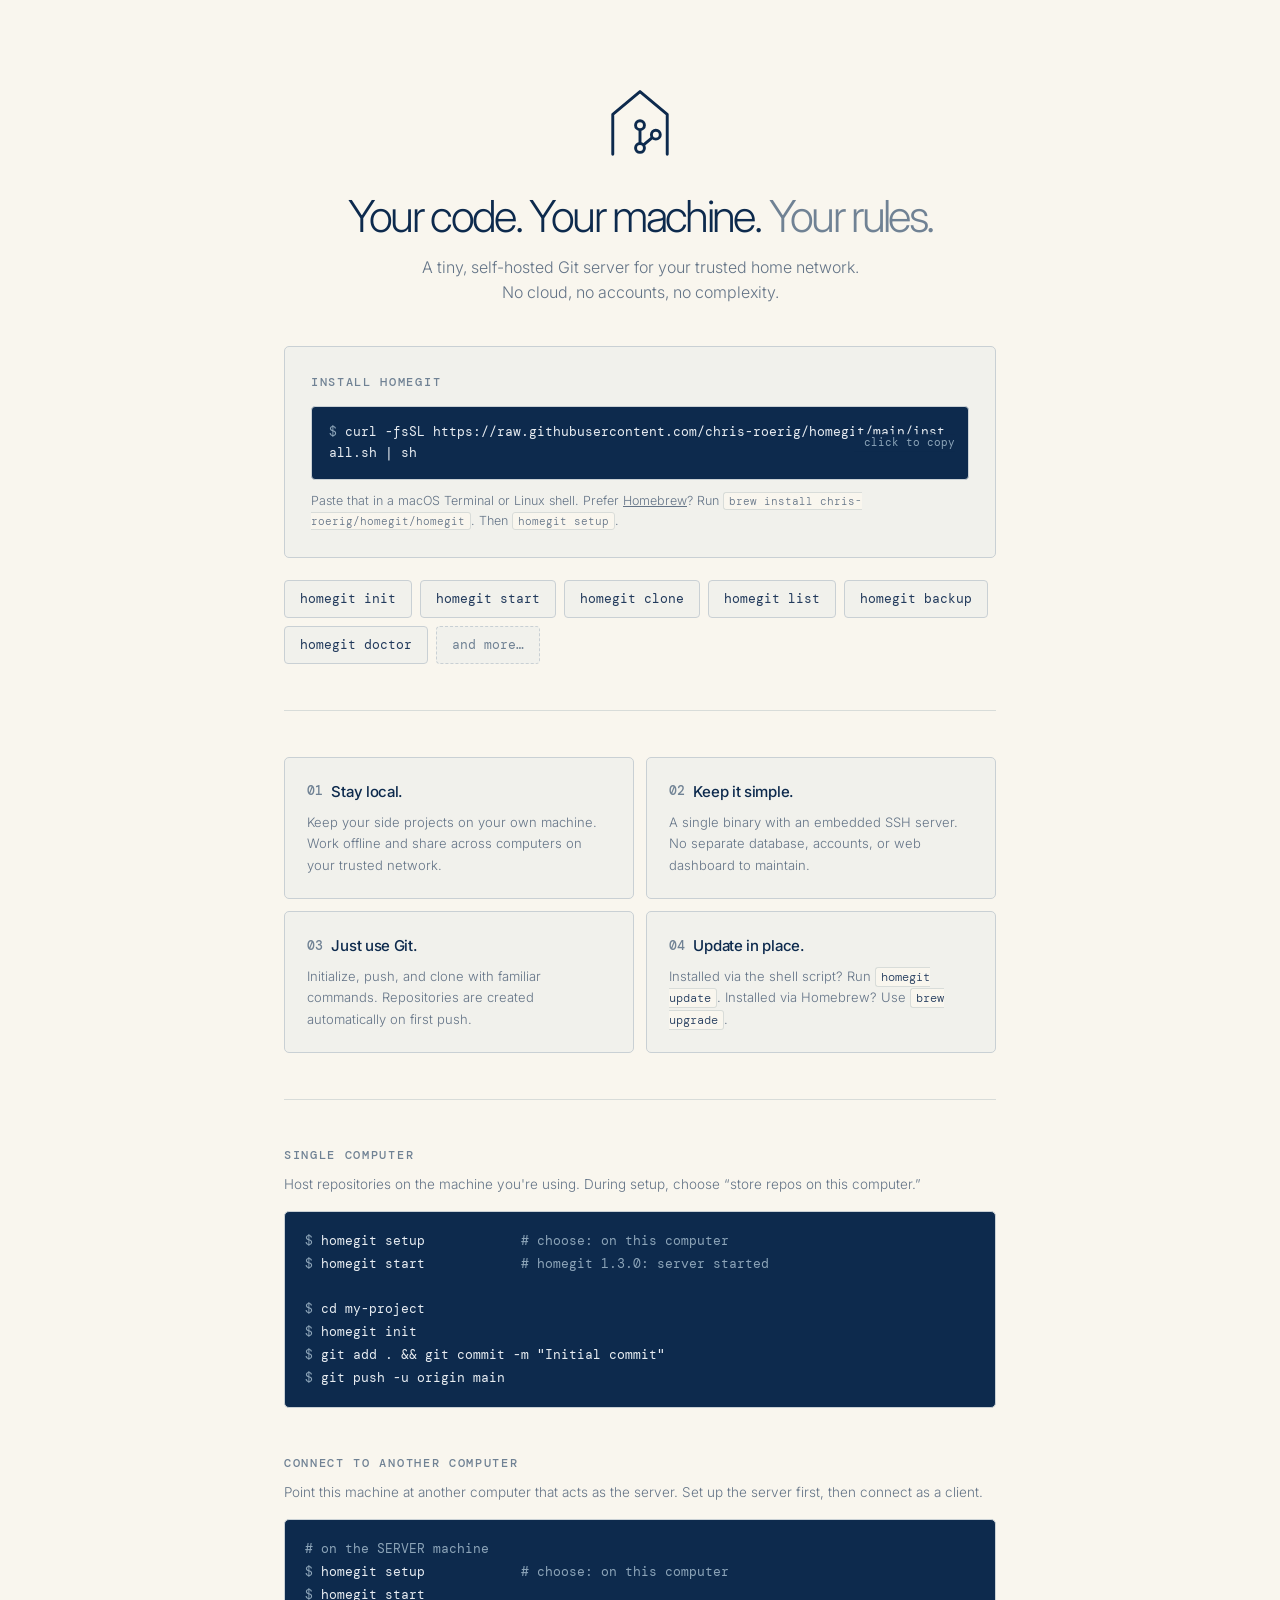
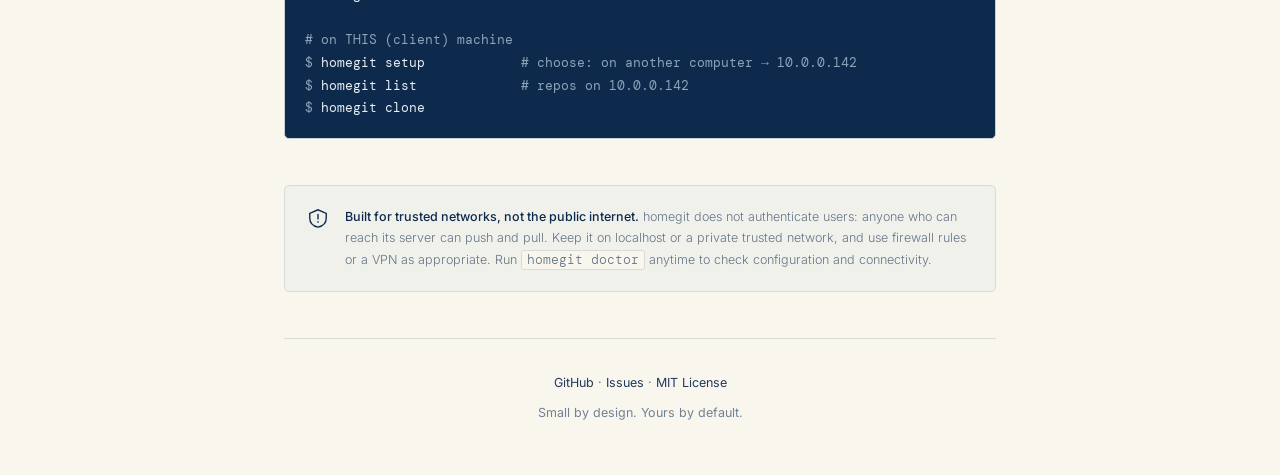
==== docs/index.html @ e2363642 "docs: add GitHub Pages landing page Single-column landing page (served from /docs) that advertises t" ====
<!doctype html>
<html lang="en">
<head>
  <meta charset="utf-8">
  <meta name="viewport" content="width=device-width, initial-scale=1">
  <meta name="theme-color" content="#F9F6EE">
  <meta name="description" content="homegit is a tiny, self-hosted Git server for your trusted home network. Your code. Your machine. Your rules.">
  <meta property="og:title" content="homegit — your code, your machine, your rules">
  <meta property="og:description" content="A minimal personal Git server with embedded SSH. No cloud, no accounts, no complexity.">
  <meta property="og:type" content="website">
  <title>homegit — Your code. Your machine. Your rules.</title>
  <link rel="preconnect" href="https://fonts.googleapis.com">
  <link rel="preconnect" href="https://fonts.gstatic.com" crossorigin>
  <link href="https://fonts.googleapis.com/css2?family=DM+Mono:wght@400;500&family=Inter:wght@300;400;500;600&display=swap" rel="stylesheet">
  <style>
    :root{
      --cream:#F9F6EE;--surface:#F1F1EC;--navy:#0D2A4D;--charcoal:#223A5C;
      --grey:#708294;--muted:#647487;--line:#D8DCD9;--border:#C9D0D4;
      --code-bg:#0D2A4D;--code-text:#e8edf2;--code-prompt:#8ca4b8;
      --mono:'DM Mono',ui-monospace,SFMono-Regular,Consolas,monospace;
      --sans:Inter,-apple-system,BlinkMacSystemFont,'Segoe UI',sans-serif;
    }
    *{margin:0;padding:0;box-sizing:border-box}
    html{scroll-behavior:smooth}
    body{font-family:var(--sans);background:var(--cream);color:var(--navy);line-height:1.6;font-size:15px;-webkit-font-smoothing:antialiased}
    a{color:inherit}
    button{font:inherit}
    ::selection{background:#c4d2da;color:var(--navy)}
    .container{max-width:760px;margin:0 auto;padding:0 24px}

    header{text-align:center;padding:84px 0 40px}
    .logo{margin:0 auto 26px;width:76px;height:auto;color:var(--navy)}
    .logo svg{width:100%;height:auto;display:block}
    h1{font-family:var(--sans);font-size:44px;font-weight:300;letter-spacing:-.06em;margin-bottom:14px;line-height:1.1}
    h1 .muted{color:var(--grey)}
    .tagline{font-size:16px;color:var(--muted);font-weight:300;margin:0 auto;max-width:440px}

    .install-section{background:var(--surface);border:1px solid var(--border);border-radius:5px;padding:26px;margin-bottom:22px}
    .install-section h2{font-family:var(--mono);font-size:12px;font-weight:500;margin-bottom:14px;color:var(--grey);text-transform:uppercase;letter-spacing:.14em}
    .install-command{background:var(--code-bg);border:1px solid var(--border);border-radius:4px;padding:15px 17px;color:var(--code-text);font-family:var(--mono);font-size:13px;word-break:break-all;cursor:pointer;position:relative;transition:border-color .2s}
    .install-command:hover{border-color:var(--charcoal)}
    .install-command .prompt{color:var(--code-prompt);user-select:none}
    .install-command .copy-hint{position:absolute;right:13px;top:50%;transform:translateY(-50%);color:var(--code-prompt);font-size:11px;background:var(--code-bg);padding-left:10px}
    .install-note{margin-top:11px;font-size:12.5px;color:var(--muted);font-weight:300}
    .install-note code{font-family:var(--mono);font-size:.9em;background:var(--cream);border:1px solid var(--line);border-radius:3px;padding:1px 5px}
    .install-alt{display:flex;gap:8px;flex-wrap:wrap;margin-bottom:46px}
    .pill{background:var(--surface);border:1px solid var(--border);border-radius:4px;padding:8px 15px;font-family:var(--mono);font-size:12.5px;color:var(--charcoal)}
    .pill.ghost{color:var(--grey);border-style:dashed}

    .separator{border:0;border-top:1px solid var(--line);margin:0 0 46px}

    .section-label{font-family:var(--mono);font-size:12px;font-weight:500;color:var(--grey);text-transform:uppercase;letter-spacing:.14em;margin-bottom:18px}

    .features{display:grid;grid-template-columns:1fr 1fr;gap:12px;margin-bottom:46px}
    .feature{background:var(--surface);border:1px solid var(--border);border-radius:5px;padding:22px}
    .feature h3{font-size:15px;font-weight:500;letter-spacing:-.02em;margin-bottom:8px;display:flex;align-items:center;gap:9px}
    .feature h3 .dot{font-family:var(--mono);color:var(--grey);font-size:13px}
    .feature p{font-size:13px;color:var(--muted);font-weight:300;line-height:1.65}
    .feature code{font-family:var(--mono);font-size:.9em;background:var(--cream);border:1px solid var(--line);border-radius:3px;padding:1px 5px;color:var(--charcoal)}

    .example{margin-bottom:46px}
    .example h2{font-family:var(--mono);font-size:12px;font-weight:500;margin-bottom:8px;color:var(--grey);text-transform:uppercase;letter-spacing:.14em}
    .example > p{font-size:13.5px;color:var(--muted);font-weight:300;margin-bottom:16px}
    .example pre{background:var(--code-bg);border:1px solid var(--border);border-radius:5px;padding:18px 20px;overflow-x:auto;font-family:var(--mono);font-size:13px;line-height:1.75;color:var(--code-text);margin-bottom:14px;scrollbar-width:thin}
    .example pre .prompt{color:var(--code-prompt);user-select:none}
    .example pre .output{color:var(--code-prompt)}
    .example pre .comment{color:var(--code-prompt)}

    .safety{display:flex;gap:16px;align-items:flex-start;background:var(--surface);border:1px solid var(--line);border-radius:5px;padding:20px 22px;margin-bottom:46px;color:var(--muted)}
    .safety svg{flex:0 0 22px;color:var(--navy);margin-top:1px}
    .safety p{margin:0;font-size:12.5px;line-height:1.7;font-weight:300}
    .safety strong{color:var(--navy);font-weight:500}

    footer{text-align:center;padding:34px 0 52px;border-top:1px solid var(--line);color:var(--muted);font-size:12.5px}
    footer a{color:var(--charcoal);text-decoration:none}
    footer a:hover{text-decoration:underline}
    :focus-visible{outline:2px solid #6485a6;outline-offset:3px}

    @media(max-width:600px){
      header{padding:52px 0 26px}
      h1{font-size:34px}
      .features{grid-template-columns:1fr}
      .install-command{font-size:11.5px}
      .install-command .copy-hint{display:none}
    }
    @media(prefers-reduced-motion:reduce){html{scroll-behavior:auto}*{transition:none!important}}
  </style>
</head>
<body>
  <div class="container">
    <header>
      <div class="logo">
        <svg role="img" aria-label="homegit — a house outline with a Git branch" viewBox="0 0 120 130">
          <path d="M17 111V48L60 12L103 48V111" fill="none" stroke="currentColor" stroke-width="4.6" stroke-linecap="round" stroke-linejoin="round"/>
          <path d="M60 66V101M60 101L85 80" fill="none" stroke="currentColor" stroke-width="4.6" stroke-linecap="round" stroke-linejoin="round"/>
          <circle cx="60" cy="65" r="7" fill="var(--cream)" stroke="currentColor" stroke-width="4.6"/>
          <circle cx="60" cy="101" r="7" fill="var(--cream)" stroke="currentColor" stroke-width="4.6"/>
          <circle cx="85" cy="80" r="7" fill="var(--cream)" stroke="currentColor" stroke-width="4.6"/>
        </svg>
      </div>
      <h1>Your code. Your machine. <span class="muted">Your rules.</span></h1>
      <p class="tagline">A tiny, self-hosted Git server for your trusted home network. No cloud, no accounts, no complexity.</p>
    </header>

    <div class="install-section">
      <h2>Install homegit</h2>
      <div class="install-command" id="install-cmd" role="button" tabindex="0" aria-label="Copy install command">
        <span class="prompt">$ </span>curl -fsSL https://raw.githubusercontent.com/chris-roerig/homegit/main/install.sh | sh
        <span class="copy-hint" id="copy-hint">click to copy</span>
      </div>
      <p class="install-note">Paste that in a macOS Terminal or Linux shell. Prefer <a href="https://brew.sh" style="text-decoration:underline">Homebrew</a>? Run <code>brew install chris-roerig/homegit/homegit</code>. Then <code>homegit setup</code>.</p>
    </div>

    <div class="install-alt">
      <div class="pill">homegit init</div>
      <div class="pill">homegit start</div>
      <div class="pill">homegit clone</div>
      <div class="pill">homegit list</div>
      <div class="pill">homegit backup</div>
      <div class="pill">homegit doctor</div>
      <div class="pill ghost">and more…</div>
    </div>

    <hr class="separator">

    <div class="features">
      <div class="feature">
        <h3><span class="dot">01</span> Stay local.</h3>
        <p>Keep your side projects on your own machine. Work offline and share across computers on your trusted network.</p>
      </div>
      <div class="feature">
        <h3><span class="dot">02</span> Keep it simple.</h3>
        <p>A single binary with an embedded SSH server. No separate database, accounts, or web dashboard to maintain.</p>
      </div>
      <div class="feature">
        <h3><span class="dot">03</span> Just use Git.</h3>
        <p>Initialize, push, and clone with familiar commands. Repositories are created automatically on first push.</p>
      </div>
      <div class="feature">
        <h3><span class="dot">04</span> Update in place.</h3>
        <p>Installed via the shell script? Run <code>homegit update</code>. Installed via Homebrew? Use <code>brew upgrade</code>.</p>
      </div>
    </div>

    <hr class="separator">

    <div class="example">
      <h2>Single computer</h2>
      <p>Host repositories on the machine you're using. During setup, choose &ldquo;store repos on this computer.&rdquo;</p>
      <pre><span class="prompt">$ </span>homegit setup            <span class="comment"># choose: on this computer</span>
<span class="prompt">$ </span>homegit start            <span class="output"># homegit 1.3.0: server started</span>

<span class="prompt">$ </span>cd my-project
<span class="prompt">$ </span>homegit init
<span class="prompt">$ </span>git add . &amp;&amp; git commit -m "Initial commit"
<span class="prompt">$ </span>git push -u origin main</pre>
    </div>

    <div class="example">
      <h2>Connect to another computer</h2>
      <p>Point this machine at another computer that acts as the server. Set up the server first, then connect as a client.</p>
      <pre><span class="comment"># on the SERVER machine</span>
<span class="prompt">$ </span>homegit setup            <span class="comment"># choose: on this computer</span>
<span class="prompt">$ </span>homegit start

<span class="comment"># on THIS (client) machine</span>
<span class="prompt">$ </span>homegit setup            <span class="comment"># choose: on another computer → 10.0.0.142</span>
<span class="prompt">$ </span>homegit list             <span class="output"># repos on 10.0.0.142</span>
<span class="prompt">$ </span>homegit clone</pre>
    </div>

    <aside class="safety">
      <svg viewBox="0 0 24 24" fill="none" stroke="currentColor" stroke-width="1.5" aria-hidden="true"><path d="M12 3 3 7v5c0 5.2 3.5 8.8 9 10 5.5-1.2 9-4.8 9-10V7l-9-4Z"/><path d="M12 8v5m0 3v.5" stroke-linecap="round"/></svg>
      <p><strong>Built for trusted networks, not the public internet.</strong> homegit does not authenticate users: anyone who can reach its server can push and pull. Keep it on localhost or a private trusted network, and use firewall rules or a VPN as appropriate. Run <code style="font-family:var(--mono);background:var(--cream);border:1px solid var(--line);border-radius:3px;padding:1px 5px">homegit doctor</code> anytime to check configuration and connectivity.</p>
    </aside>

    <footer>
      <p>
        <a href="https://github.com/chris-roerig/homegit">GitHub</a> &middot;
        <a href="https://github.com/chris-roerig/homegit/issues">Issues</a> &middot;
        <a href="https://github.com/chris-roerig/homegit/blob/main/LICENSE">MIT License</a>
      </p>
      <p style="margin-top:10px;color:var(--grey)">Small by design. Yours by default.</p>
    </footer>
  </div>

  <script>
    (function(){
      var cmd='curl -fsSL https://raw.githubusercontent.com/chris-roerig/homegit/main/install.sh | sh';
      var box=document.getElementById('install-cmd');
      var hint=document.getElementById('copy-hint');
      function copy(){
        var done=function(){hint.textContent='copied!';setTimeout(function(){hint.textContent='click to copy';},2000);};
        if(navigator.clipboard&&window.isSecureContext){navigator.clipboard.writeText(cmd).then(done).catch(function(){});}
        else{var t=document.createElement('textarea');t.value=cmd;t.style.position='fixed';t.style.opacity='0';document.body.appendChild(t);t.select();try{document.execCommand('copy');done();}catch(e){}t.remove();}
      }
      box.addEventListener('click',copy);
      box.addEventListener('keydown',function(e){if(e.key==='Enter'||e.key===' '){e.preventDefault();copy();}});
    })();
  </script>
</body>
</html>
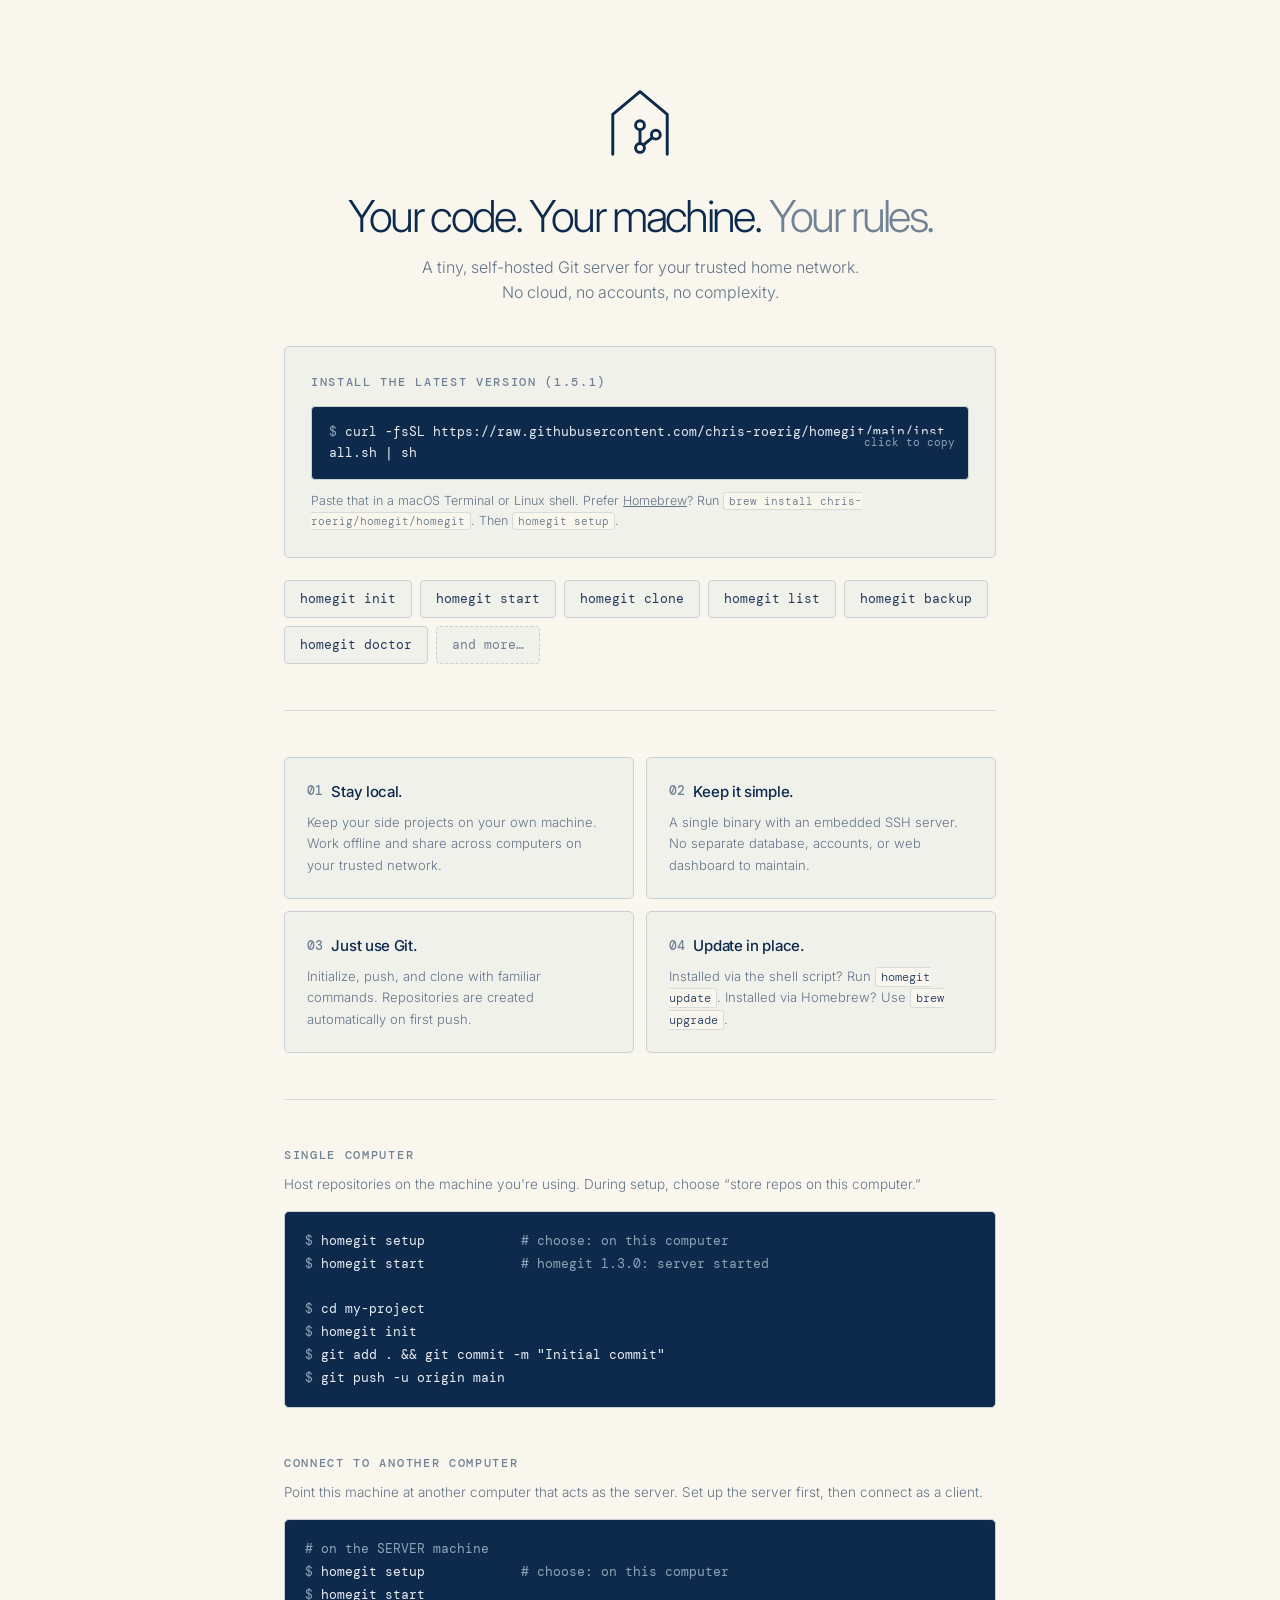
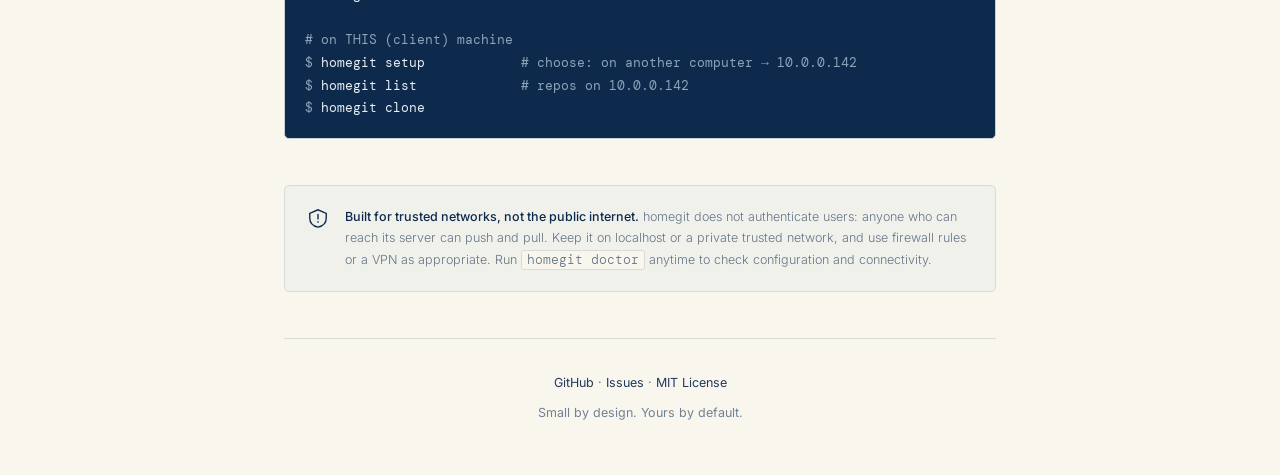
==== commit d0cea3d3: "Bump version to v1.5.1" ====
--- a/docs/index.html
+++ b/docs/index.html
@@ -103,7 +103,7 @@
     </header>
 
     <div class="install-section">
-      <h2>Install homegit</h2>
+      <h2>Install the latest version (1.5.1)</h2>
       <div class="install-command" id="install-cmd" role="button" tabindex="0" aria-label="Copy install command">
         <span class="prompt">$ </span>curl -fsSL https://raw.githubusercontent.com/chris-roerig/homegit/main/install.sh | sh
         <span class="copy-hint" id="copy-hint">click to copy</span>
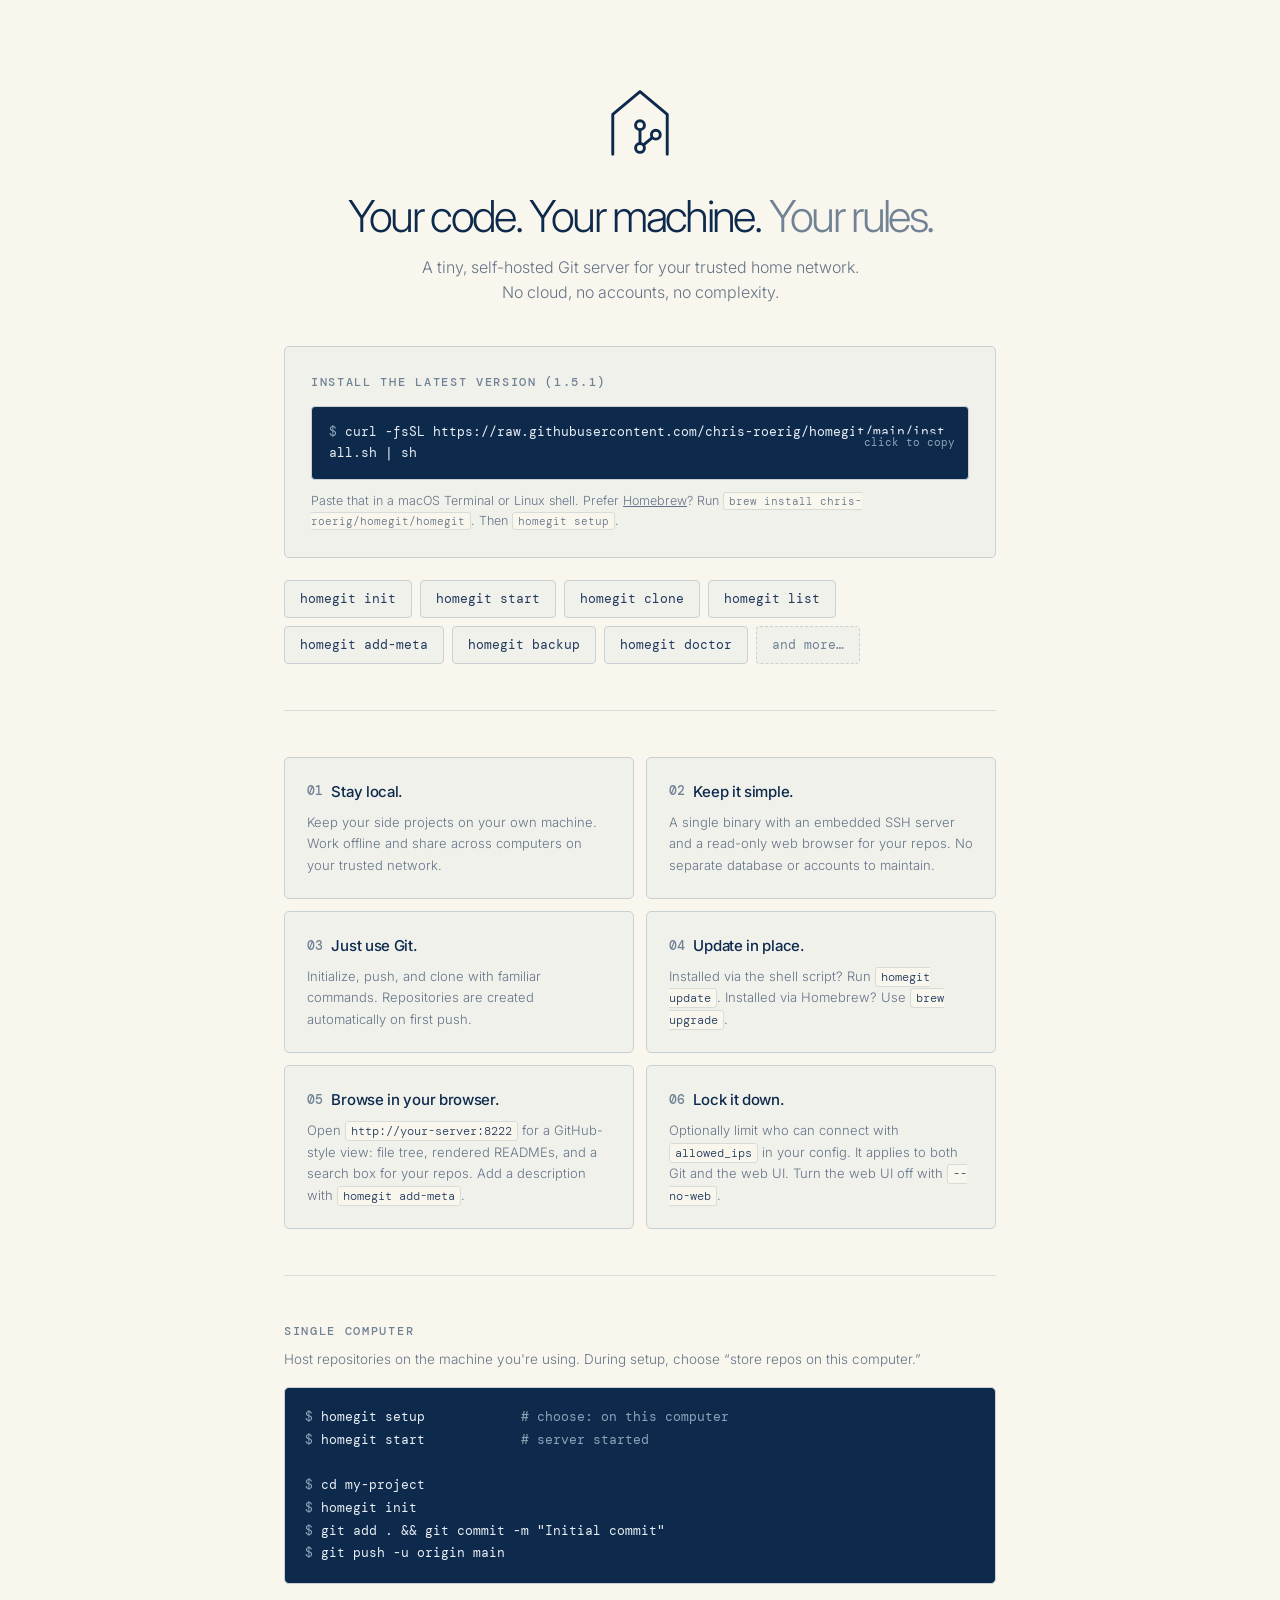
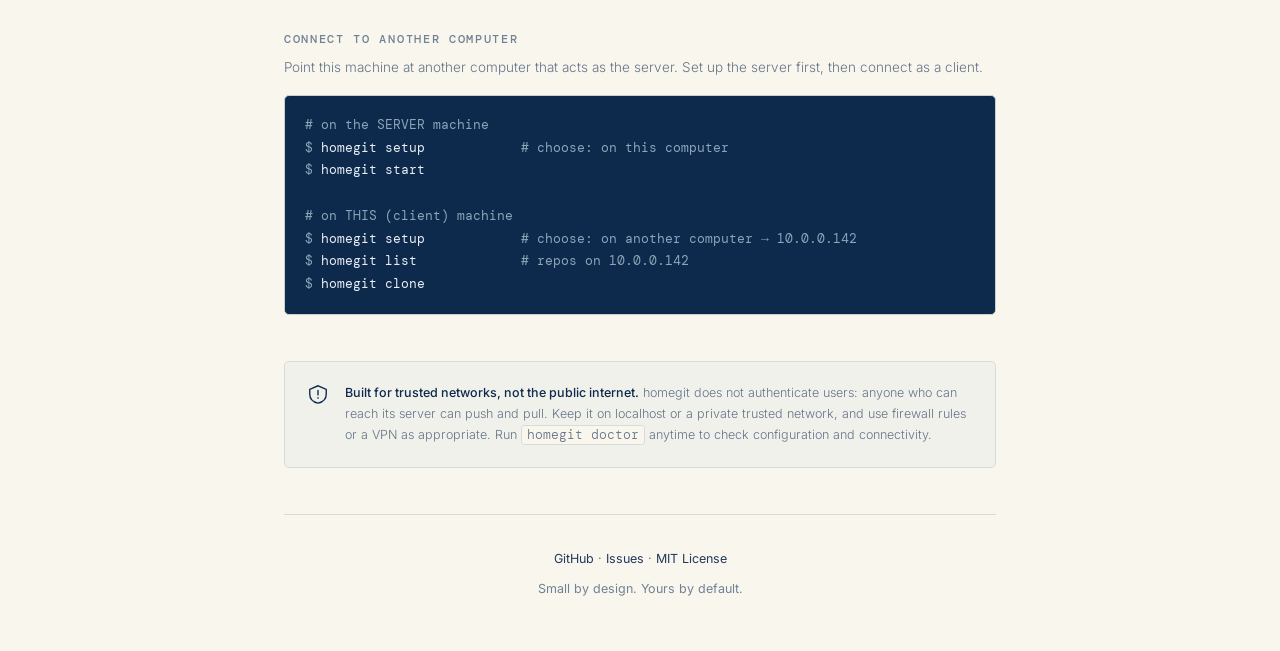
==== commit dcea76a7: "Add add-meta command, GitHub-style repo list with live search, refresh homepage" ====
--- a/docs/index.html
+++ b/docs/index.html
@@ -116,6 +116,7 @@
       <div class="pill">homegit start</div>
       <div class="pill">homegit clone</div>
       <div class="pill">homegit list</div>
+      <div class="pill">homegit add-meta</div>
       <div class="pill">homegit backup</div>
       <div class="pill">homegit doctor</div>
       <div class="pill ghost">and more…</div>
@@ -130,7 +131,7 @@
       </div>
       <div class="feature">
         <h3><span class="dot">02</span> Keep it simple.</h3>
-        <p>A single binary with an embedded SSH server. No separate database, accounts, or web dashboard to maintain.</p>
+        <p>A single binary with an embedded SSH server and a read-only web browser for your repos. No separate database or accounts to maintain.</p>
       </div>
       <div class="feature">
         <h3><span class="dot">03</span> Just use Git.</h3>
@@ -139,6 +140,14 @@
       <div class="feature">
         <h3><span class="dot">04</span> Update in place.</h3>
         <p>Installed via the shell script? Run <code>homegit update</code>. Installed via Homebrew? Use <code>brew upgrade</code>.</p>
+      </div>
+      <div class="feature">
+        <h3><span class="dot">05</span> Browse in your browser.</h3>
+        <p>Open <code>http://your-server:8222</code> for a GitHub-style view: file tree, rendered READMEs, and a search box for your repos. Add a description with <code>homegit add-meta</code>.</p>
+      </div>
+      <div class="feature">
+        <h3><span class="dot">06</span> Lock it down.</h3>
+        <p>Optionally limit who can connect with <code>allowed_ips</code> in your config. It applies to both Git and the web UI. Turn the web UI off with <code>--no-web</code>.</p>
       </div>
     </div>
 
@@ -148,7 +157,7 @@
       <h2>Single computer</h2>
       <p>Host repositories on the machine you're using. During setup, choose &ldquo;store repos on this computer.&rdquo;</p>
       <pre><span class="prompt">$ </span>homegit setup            <span class="comment"># choose: on this computer</span>
-<span class="prompt">$ </span>homegit start            <span class="output"># homegit 1.3.0: server started</span>
+<span class="prompt">$ </span>homegit start            <span class="output"># server started</span>
 
 <span class="prompt">$ </span>cd my-project
 <span class="prompt">$ </span>homegit init
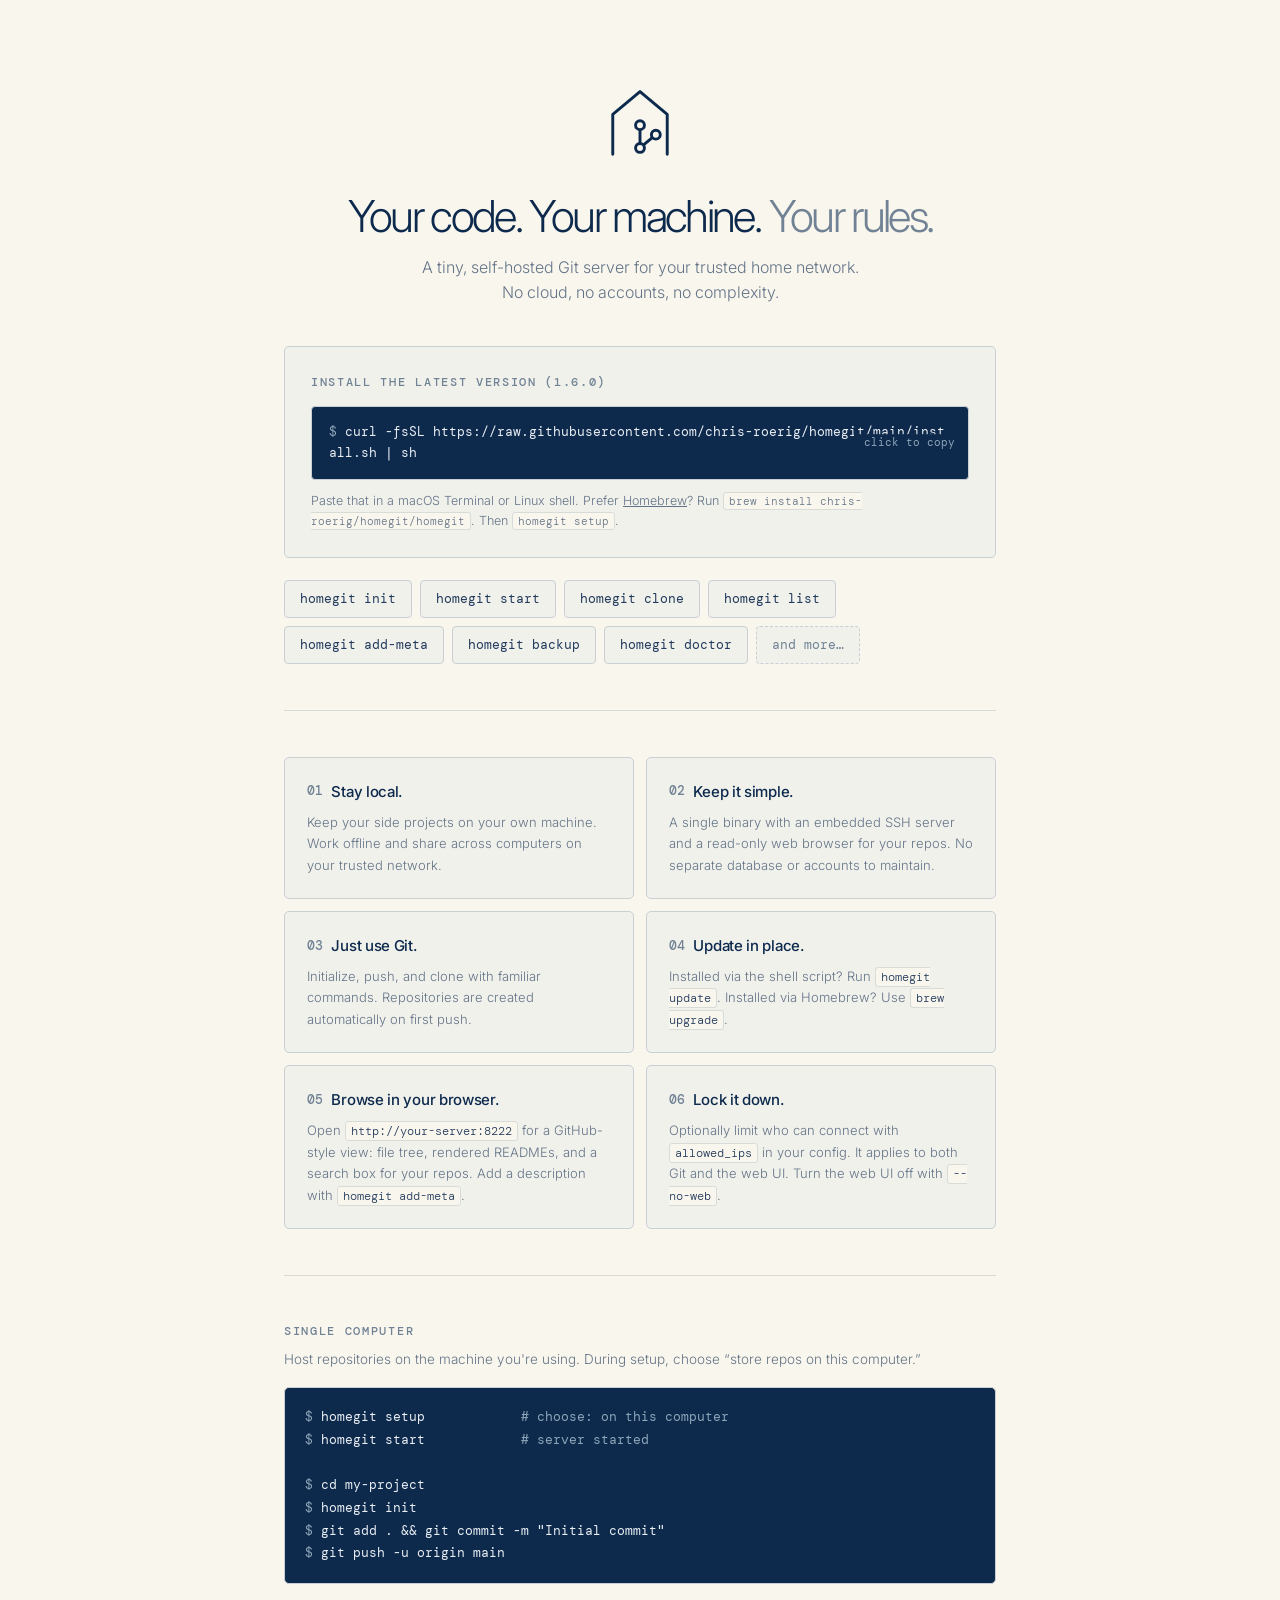
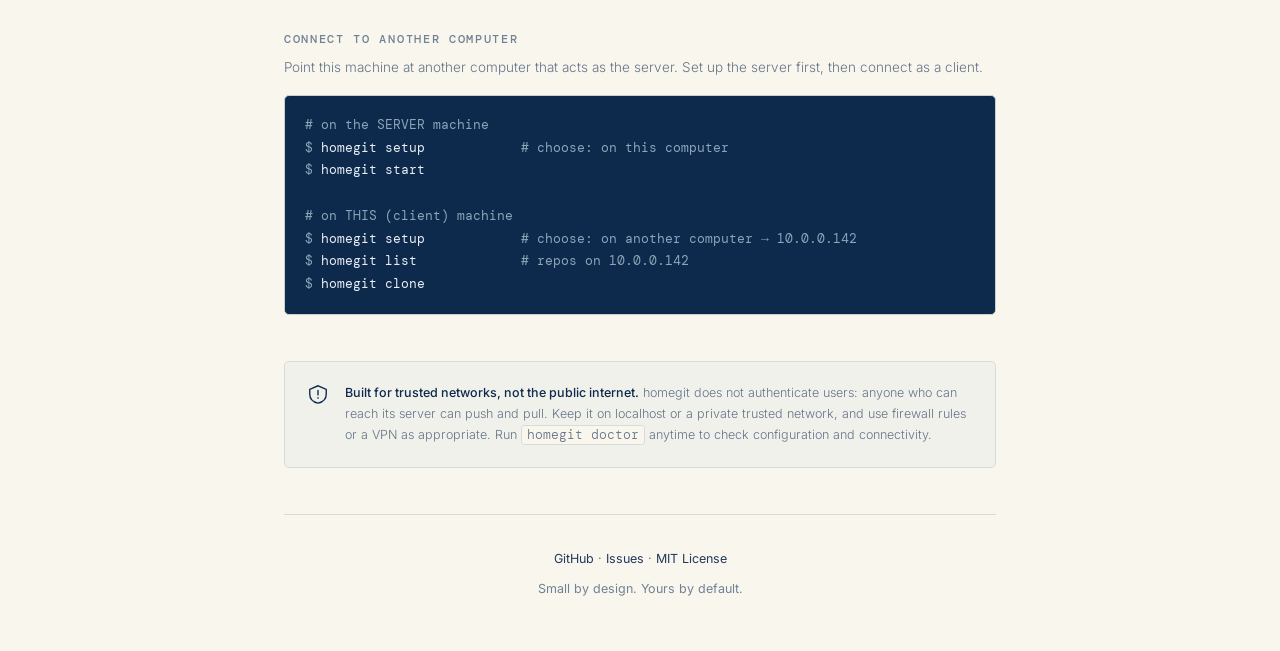
==== commit f7679581: "Bump version to v1.6.0" ====
--- a/docs/index.html
+++ b/docs/index.html
@@ -103,7 +103,7 @@
     </header>
 
     <div class="install-section">
-      <h2>Install the latest version (1.5.1)</h2>
+      <h2>Install the latest version (1.6.0)</h2>
       <div class="install-command" id="install-cmd" role="button" tabindex="0" aria-label="Copy install command">
         <span class="prompt">$ </span>curl -fsSL https://raw.githubusercontent.com/chris-roerig/homegit/main/install.sh | sh
         <span class="copy-hint" id="copy-hint">click to copy</span>
